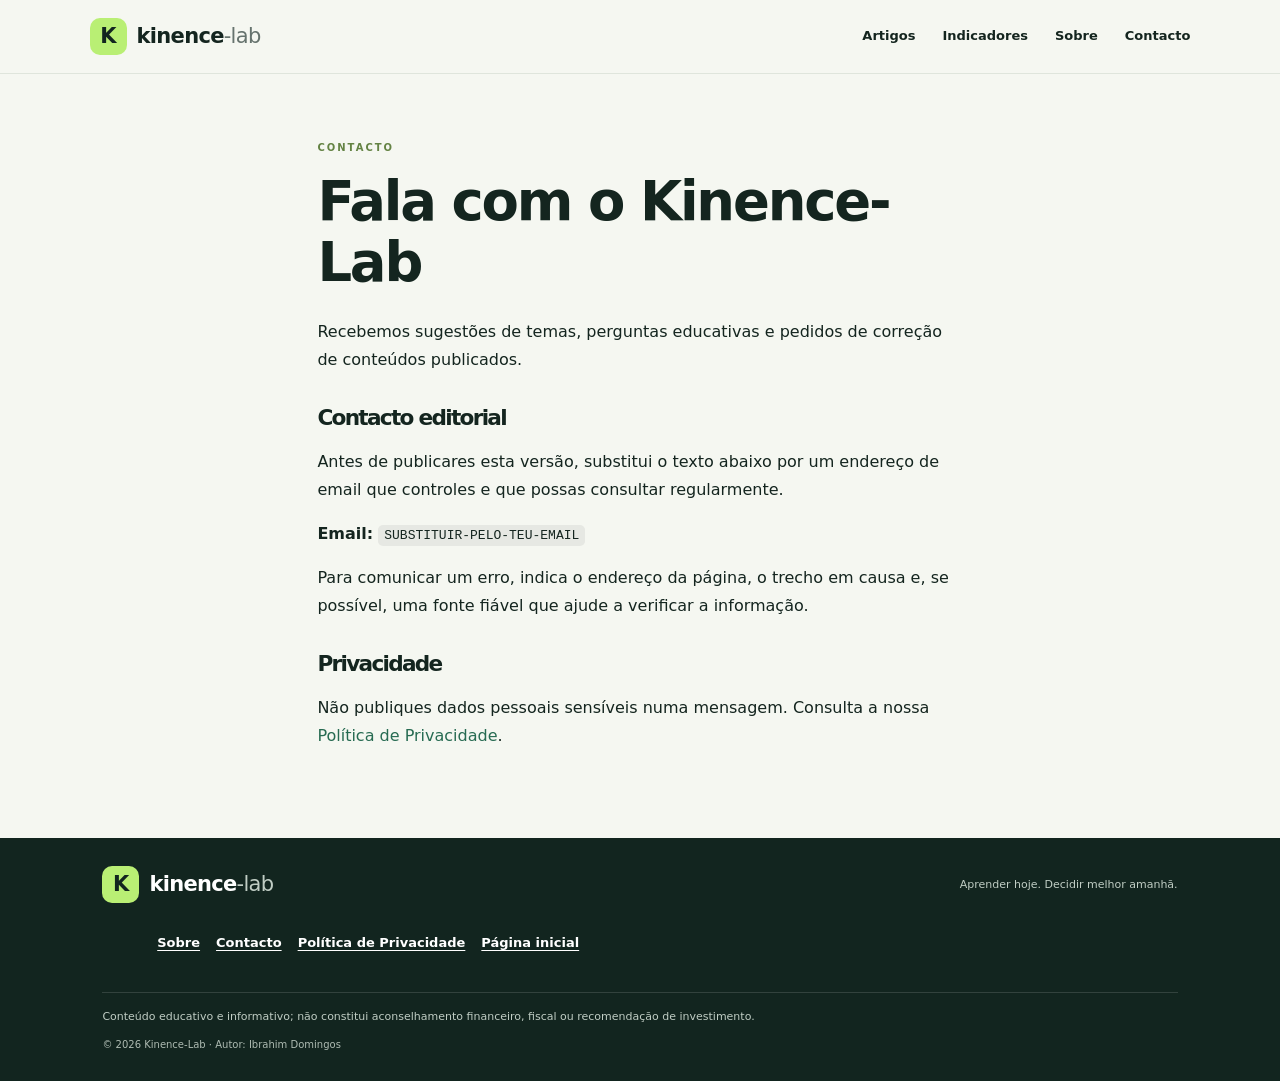
==== contacto.html @ f18a19a9 "Add files via upload Atualização" ====
<!doctype html>
<html lang="pt">
<head>
  <meta charset="utf-8">
  <meta name="viewport" content="width=device-width, initial-scale=1">
  <meta name="theme-color" content="#12251f">
  <meta name="robots" content="index,follow">
  <link rel="stylesheet" href="style.css">
  <link rel="canonical" href="https://elsaportela57-coder.github.io/Kinence-lab/contacto.html">
  <title>Contacto | Kinence-Lab</title>
  <meta name="description" content="Contacta o Kinence-Lab para perguntas, sugestões e correções editoriais.">
</head>
<body>
  <a class="skip-link" href="#conteudo">Saltar para o conteúdo</a>
  <header class="site-header"><a class="brand" href="./" aria-label="Kinence-Lab, início"><span class="brand-mark">K</span><span>kinence<span class="brand-light">-lab</span></span></a><nav aria-label="Navegação principal"><a href="./#artigos">Artigos</a><a href="./#indicadores">Indicadores</a><a href="./sobre.html">Sobre</a><a href="./contacto.html">Contacto</a></nav></header>
  <main id="conteudo" class="section legal-page">
<span class="eyebrow">CONTACTO</span><h1>Fala com o Kinence-Lab</h1><p>Recebemos sugestões de temas, perguntas educativas e pedidos de correção de conteúdos publicados.</p><h2>Contacto editorial</h2><p>Antes de publicares esta versão, substitui o texto abaixo por um endereço de email que controles e que possas consultar regularmente.</p><p><strong>Email:</strong> <code>SUBSTITUIR-PELO-TEU-EMAIL</code></p><p>Para comunicar um erro, indica o endereço da página, o trecho em causa e, se possível, uma fonte fiável que ajude a verificar a informação.</p><h2>Privacidade</h2><p>Não publiques dados pessoais sensíveis numa mensagem. Consulta a nossa <a href="privacidade.html">Política de Privacidade</a>.</p>
  </main>
  <footer><a class="brand footer-brand" href="./"><span class="brand-mark">K</span><span>kinence<span class="brand-light">-lab</span></span></a><p>Aprender hoje. Decidir melhor amanhã.</p><nav class="footer-links" aria-label="Links institucionais"><a href="./sobre.html">Sobre</a><a href="./contacto.html">Contacto</a><a href="./privacidade.html">Política de Privacidade</a><a href="./">Página inicial</a></nav><p class="footer-disclaimer">Conteúdo educativo e informativo; não constitui aconselhamento financeiro, fiscal ou recomendação de investimento.</p><span class="copyright">© <span id="year"></span> Kinence-Lab · Autor: Ibrahim Domingos</span></footer>
  <script>document.getElementById('year').textContent = new Date().getFullYear();</script>
</body>
</html>
---- style.css ----
:root{--ink:#14251f;--muted:#66736e;--paper:#f5f7f1;--green:#b9ef74;--line:#dfe5dc;--white:#fff;--dark:#12251f;--sage:#e8eee3}
*{box-sizing:border-box}html{scroll-behavior:smooth;scroll-padding-top:25px}body{margin:0;background:var(--paper);color:var(--ink);font-family:Inter,ui-sans-serif,system-ui,-apple-system,BlinkMacSystemFont,"Segoe UI",sans-serif;line-height:1.6}a{color:inherit;text-decoration:none}button,input{font:inherit}.skip-link{position:absolute;left:-999px;top:8px;background:white;padding:10px;z-index:20}.skip-link:focus{left:8px}.site-header{min-height:74px;padding:0 7%;display:flex;align-items:center;justify-content:space-between;border-bottom:1px solid var(--line);background:rgba(245,247,241,.96);position:sticky;top:0;z-index:10;backdrop-filter:blur(12px)}.brand{display:flex;align-items:center;gap:10px;font-weight:850;letter-spacing:-.7px;font-size:21px}.brand-mark{display:grid;place-items:center;background:var(--green);width:37px;height:37px;border-radius:10px;font-size:21px;color:var(--dark)}.brand-light{font-weight:450;color:var(--muted)}nav{display:flex;gap:27px;font-size:13px;font-weight:650}nav a:hover,.text-link:hover{color:#5d803a}.menu-toggle{display:none;background:none;border:0;font-size:25px;color:var(--ink);cursor:pointer}.hero{padding:77px 9% 73px;display:grid;grid-template-columns:1.15fr .85fr;gap:8%;align-items:center;min-height:450px}.eyebrow{font-size:10px;letter-spacing:2px;font-weight:850;color:#648344}.hero h1{font-size:clamp(40px,5.4vw,72px);line-height:1.04;letter-spacing:-3.6px;margin:20px 0}.hero h1 span{color:#6b8d4d}.hero-copy>p{max-width:520px;color:var(--muted);font-size:15px;margin-bottom:24px}.hero-actions{display:flex;gap:22px;align-items:center;flex-wrap:wrap}.button{display:inline-flex;justify-content:center;align-items:center;gap:22px;background:var(--green);color:var(--dark);padding:12px 17px;border:1px solid var(--green);border-radius:6px;font-size:12px;font-weight:850;cursor:pointer;transition:transform .15s}.button:hover{transform:translateY(-2px)}.button-outline{background:transparent;border-color:var(--line)}.text-link{font-size:12px;font-weight:800}.author-line{display:flex;align-items:center;gap:10px;margin-top:30px;color:var(--muted);font-size:11px}.author-line strong{color:var(--ink)}.author-avatar{display:grid;place-items:center;width:30px;height:30px;background:#e0e9d7;border-radius:50%;font-size:10px;font-weight:850;color:#3d5d2d}.hero-panel{background:var(--dark);color:white;padding:27px;border-radius:10px;min-height:285px;display:flex;flex-direction:column;justify-content:space-between;box-shadow:0 22px 50px #15251b1a}.panel-top,.panel-bottom{display:flex;justify-content:space-between;gap:10px;font-size:9px;letter-spacing:1.5px;color:#b5c4b8}.live-dot{width:8px;height:8px;background:var(--green);border-radius:50%}.panel-symbol{font-size:45px;color:var(--green);margin-top:20px}.hero-panel h2{font-size:26px;line-height:1.2;letter-spacing:-.8px;margin:4px 0 10px}.hero-panel p{font-size:12px;color:#c0cdc4;margin:0 0 25px}.ticker{display:flex;justify-content:space-around;align-items:center;gap:14px;padding:15px 4%;background:var(--green);font-size:9px;font-weight:900;letter-spacing:1.2px;flex-wrap:wrap}.ticker b{font-size:14px}.section{padding:78px 8%}.indicators-section{background:#edf1e9}.section-heading{display:flex;align-items:end;justify-content:space-between;gap:24px}.section h2,.tools-layout h2,.about-section h2{font-size:clamp(28px,3.7vw,43px);line-height:1.12;letter-spacing:-1.7px;margin:10px 0}.section-intro{max-width:640px;font-size:13px;color:var(--muted);margin:10px 0 0}.data-status{margin:22px 0 12px;color:var(--muted);font-size:11px}.indicator-grid{display:grid;grid-template-columns:repeat(4,minmax(0,1fr));gap:13px}.indicator-card{background:white;border:1px solid #e1e7dc;border-radius:8px;padding:17px;min-width:0}.indicator-label{display:flex;justify-content:space-between;gap:8px;align-items:center;font-size:11px;color:var(--muted);font-weight:700}.indicator-icon{display:grid;place-items:center;background:#eaf3df;color:#4b7132;width:27px;height:27px;border-radius:8px;font-weight:850}.indicator-value{font-size:clamp(24px,3vw,34px);font-weight:850;letter-spacing:-1.3px;margin:15px 0 0;overflow-wrap:anywhere}.compact-value{font-size:clamp(18px,2vw,27px)}.indicator-detail{font-size:10px;color:var(--muted);min-height:31px;margin:3px 0 14px}.source-link{font-size:10px;font-weight:800;color:#54743b}.data-note{font-size:10px;line-height:1.6;color:var(--muted);margin:15px 0 0}.search-wrap{display:flex;align-items:center;gap:8px;border:1px solid var(--line);border-radius:6px;padding:0 12px;min-width:245px}.search-wrap>span{font-size:23px;color:var(--muted)}.search-wrap input{width:100%;min-width:0;border:0;background:transparent;padding:11px 0;outline:none;font-size:12px}.filters{display:flex;gap:8px;margin:26px 0 20px;flex-wrap:wrap}.filter{border:1px solid var(--line);background:transparent;padding:7px 13px;border-radius:30px;color:var(--muted);font-size:11px;cursor:pointer}.filter.active,.filter:hover{background:var(--dark);border-color:var(--dark);color:white}.article-grid{display:grid;grid-template-columns:repeat(3,minmax(0,1fr));gap:17px}.article-card{background:white;border:1px solid #e7ebe4;border-radius:8px;padding:11px 11px 18px;min-width:0}.article-card[hidden]{display:none}.article-art{height:175px;border-radius:5px;padding:16px;display:flex;flex-direction:column;justify-content:space-between;position:relative;overflow:hidden}.article-art>span{font-size:9px;font-weight:850;letter-spacing:1px;opacity:.75}.article-art b{font-size:23px;line-height:1.05;letter-spacing:-.7px}.article-art i{position:absolute;right:14px;bottom:7px;font-size:38px;font-style:normal;opacity:.6}.art-blue{background:#d9e5f5;color:#203b62}.art-green{background:#dceccf;color:#2c4d27}.art-orange{background:#f6dfc8;color:#794b2d}.art-lilac{background:#e5dcf2;color:#4d396e}.art-sand{background:#eee6d2;color:#68562c}.art-pink{background:#f4dfe2;color:#763b49}.article-meta{display:flex;justify-content:space-between;gap:7px;margin:16px 2px 8px;font-size:8px;letter-spacing:.8px;color:#718078;font-weight:850}.article-card h3{font-size:18px;line-height:1.28;letter-spacing:-.4px;margin:8px 2px}.article-card p{font-size:12px;color:var(--muted);margin:9px 2px 17px}.read-link{display:flex;justify-content:space-between;align-items:center;width:100%;background:none;border:0;border-top:1px solid var(--line);padding:12px 2px 0;text-align:left;font-size:11px;font-weight:850;cursor:pointer;color:var(--ink)}.read-link span{font-size:17px}.no-results{color:var(--muted);font-size:13px}.tools-section{background:#e8eee3}.tools-layout{display:grid;grid-template-columns:1fr .8fr;gap:10%;align-items:center}.budget-tool{background:white;border:1px solid #dfe5dc;border-radius:9px;padding:22px;display:flex;flex-direction:column;gap:9px}.budget-tool label{font-size:11px;font-weight:800}.budget-tool input{border:1px solid var(--line);border-radius:5px;padding:11px;font-size:13px;margin-bottom:8px;width:100%}.budget-tool input:focus{outline:2px solid #a7cc82;outline-offset:1px}.budget-tool .button{align-self:flex-start}.budget-result{background:#f1f5ed;padding:12px;border-radius:6px;font-size:12px;color:var(--muted);overflow-wrap:anywhere}.budget-result strong{color:var(--ink)}.about-section{padding:75px 10%;display:grid;grid-template-columns:110px 1fr;gap:35px;align-items:start}.about-monogram{display:grid;place-items:center;background:var(--green);width:100px;height:100px;border-radius:22px;font-size:27px;font-weight:900;letter-spacing:-2px}.about-section p{max-width:720px;color:var(--muted);font-size:13px}.about-section strong{color:var(--ink)}.small-note{font-size:10px!important}footer{padding:28px 8%;background:var(--dark);color:white;display:grid;grid-template-columns:1fr 1fr;gap:12px;align-items:center}.footer-brand .brand-light{color:#c0cdc4}footer>p{font-size:11px;color:#c0cdc4;margin:0;text-align:right}.footer-disclaimer{grid-column:1/-1;text-align:left!important;border-top:1px solid #ffffff22;padding-top:15px;margin-top:8px!important}.copyright{font-size:10px;color:#aebbb2}.article-dialog{border:0;border-radius:12px;padding:30px;max-width:670px;width:calc(100% - 26px);max-height:86vh;overflow:auto;color:var(--ink);line-height:1.75;box-shadow:0 20px 80px #0003}.article-dialog::backdrop{background:#08150fbd}.dialog-close{float:right;border:0;background:#edf1e9;border-radius:50%;width:34px;height:34px;font-size:24px;cursor:pointer}.article-dialog h2{font-size:30px;line-height:1.15;letter-spacing:-1px;margin:14px 38px 18px 0}.article-dialog h3{font-size:18px;margin:22px 0 5px}.article-dialog p,.article-dialog li{color:#52615a;font-size:14px}.dialog-byline{border-top:1px solid var(--line);padding-top:15px;margin-top:25px;font-size:11px;color:var(--muted)}.dialog-byline strong{color:var(--ink)}.sr-only{position:absolute;width:1px;height:1px;padding:0;margin:-1px;overflow:hidden;clip:rect(0,0,0,0);white-space:nowrap;border:0}
@media(max-width:900px){.hero{padding-left:7%;padding-right:7%;gap:5%}.section{padding-left:6%;padding-right:6%}.indicator-grid{grid-template-columns:repeat(2,minmax(0,1fr))}.article-grid{grid-template-columns:repeat(2,minmax(0,1fr))}.article-art{height:190px}}
@media(max-width:650px){.site-header{min-height:65px;padding:0 5%}.brand{font-size:19px}.menu-toggle{display:block}nav{display:none;position:absolute;top:64px;left:0;right:0;padding:18px 6%;background:var(--paper);border-bottom:1px solid var(--line);flex-direction:column;gap:17px;box-shadow:0 12px 20px #14251f0d}nav.open{display:flex}.hero{padding:52px 6%;grid-template-columns:1fr;gap:32px}.hero h1{font-size:clamp(39px,11vw,58px);letter-spacing:-2.6px}.hero-panel{min-height:250px}.ticker{gap:9px;font-size:8px;letter-spacing:.7px}.ticker b{font-size:11px}.section{padding:55px 5%}.section-heading{align-items:stretch;flex-direction:column}.section-heading>.button{align-self:flex-start}.search-wrap{min-width:0;width:100%}.indicator-grid{grid-template-columns:repeat(2,minmax(0,1fr));gap:9px}.indicator-card{padding:13px}.indicator-value{font-size:27px}.compact-value{font-size:19px}.article-grid{grid-template-columns:1fr}.article-art{height:180px}.article-card{padding:10px 10px 17px}.tools-layout{grid-template-columns:1fr;gap:25px}.about-section{padding:55px 7%;grid-template-columns:1fr;gap:20px}.about-monogram{width:70px;height:70px;border-radius:16px;font-size:22px}footer{padding:27px 6%;grid-template-columns:1fr}footer>p{text-align:left}.footer-disclaimer{grid-column:auto}.copyright{margin-top:3px}.article-dialog{padding:22px}.article-dialog h2{font-size:25px}}
@media(max-width:360px){.indicator-grid{grid-template-columns:1fr}.hero-actions{align-items:flex-start;flex-direction:column}.panel-bottom{font-size:8px}}

/* Páginas institucionais e artigos indexáveis */
.footer-links{display:flex;flex-wrap:wrap;gap:16px;justify-content:center;margin:18px 0}.footer-links a{color:inherit;text-decoration:underline;text-underline-offset:3px}.legal-page{max-width:850px;margin:0 auto;padding-top:58px;padding-bottom:72px;line-height:1.75}.legal-page h1{font-size:clamp(2rem,6vw,3.4rem);line-height:1.12;letter-spacing:-.04em;margin:12px 0 24px}.legal-page h2{margin-top:30px;font-size:1.35rem;line-height:1.3}.legal-page p,.legal-page li{max-width:75ch}.legal-page a{color:var(--accent,#276b52);text-underline-offset:3px}.legal-page code{overflow-wrap:anywhere;background:rgba(120,120,120,.12);padding:3px 6px;border-radius:5px}.full-article .article-lead{font-size:1.15rem;line-height:1.7}.article-byline{font-size:.9rem;opacity:.75;border-bottom:1px solid rgba(120,120,120,.25);padding-bottom:18px}.article-note{border-left:3px solid #47745d;padding:12px 16px;background:rgba(100,140,110,.08);margin-top:30px}

/* Páginas institucionais e artigos indexáveis */
.footer-links{display:flex;flex-wrap:wrap;gap:16px;justify-content:center;margin:18px 0}.footer-links a{color:inherit;text-decoration:underline;text-underline-offset:3px}.legal-page{max-width:850px;margin:0 auto;padding-top:58px;padding-bottom:72px;line-height:1.75}.legal-page h1{font-size:clamp(2rem,6vw,3.4rem);line-height:1.12;letter-spacing:-.04em;margin:12px 0 24px}.legal-page h2{margin-top:30px;font-size:1.35rem;line-height:1.3}.legal-page p,.legal-page li{max-width:75ch}.legal-page a{color:var(--accent,#276b52);text-underline-offset:3px}.legal-page code{overflow-wrap:anywhere;background:rgba(120,120,120,.12);padding:3px 6px;border-radius:5px}.full-article .article-lead{font-size:1.15rem;line-height:1.7}.article-byline{font-size:.9rem;opacity:.75;border-bottom:1px solid rgba(120,120,120,.25);padding-bottom:18px}.article-note{border-left:3px solid #47745d;padding:12px 16px;background:rgba(100,140,110,.08);margin-top:30px}
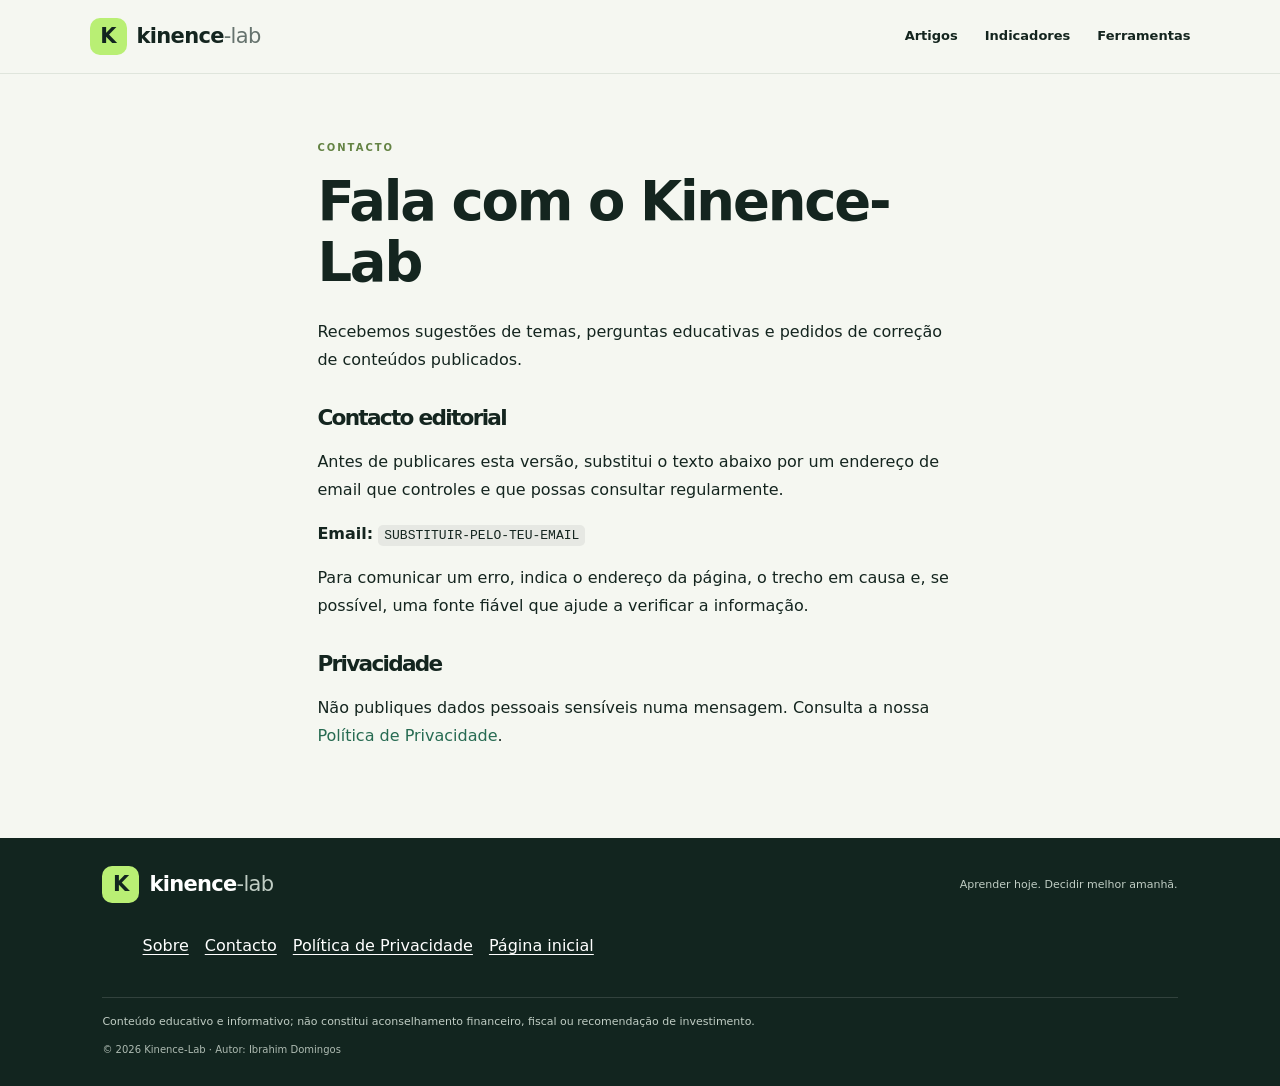
==== commit 61033490: "Add files via upload" ====
--- a/contacto.html
+++ b/contacto.html
@@ -12,7 +12,7 @@
 </head>
 <body>
   <a class="skip-link" href="#conteudo">Saltar para o conteúdo</a>
-  <header class="site-header"><a class="brand" href="./" aria-label="Kinence-Lab, início"><span class="brand-mark">K</span><span>kinence<span class="brand-light">-lab</span></span></a><nav aria-label="Navegação principal"><a href="./#artigos">Artigos</a><a href="./#indicadores">Indicadores</a><a href="./sobre.html">Sobre</a><a href="./contacto.html">Contacto</a></nav></header>
+  <header class="site-header"><a class="brand" href="./" aria-label="Kinence-Lab, início"><span class="brand-mark">K</span><span>kinence<span class="brand-light">-lab</span></span></a><nav aria-label="Navegação principal"><a href="./#artigos">Artigos</a><a href="./#indicadores">Indicadores</a><a href="./#ferramentas">Ferramentas</a></nav></header>
   <main id="conteudo" class="section legal-page">
 <span class="eyebrow">CONTACTO</span><h1>Fala com o Kinence-Lab</h1><p>Recebemos sugestões de temas, perguntas educativas e pedidos de correção de conteúdos publicados.</p><h2>Contacto editorial</h2><p>Antes de publicares esta versão, substitui o texto abaixo por um endereço de email que controles e que possas consultar regularmente.</p><p><strong>Email:</strong> <code>SUBSTITUIR-PELO-TEU-EMAIL</code></p><p>Para comunicar um erro, indica o endereço da página, o trecho em causa e, se possível, uma fonte fiável que ajude a verificar a informação.</p><h2>Privacidade</h2><p>Não publiques dados pessoais sensíveis numa mensagem. Consulta a nossa <a href="privacidade.html">Política de Privacidade</a>.</p>
   </main>
--- a/style.css
+++ b/style.css
@@ -1,7 +1,7 @@
 :root{--ink:#14251f;--muted:#66736e;--paper:#f5f7f1;--green:#b9ef74;--line:#dfe5dc;--white:#fff;--dark:#12251f;--sage:#e8eee3}
-*{box-sizing:border-box}html{scroll-behavior:smooth;scroll-padding-top:25px}body{margin:0;background:var(--paper);color:var(--ink);font-family:Inter,ui-sans-serif,system-ui,-apple-system,BlinkMacSystemFont,"Segoe UI",sans-serif;line-height:1.6}a{color:inherit;text-decoration:none}button,input{font:inherit}.skip-link{position:absolute;left:-999px;top:8px;background:white;padding:10px;z-index:20}.skip-link:focus{left:8px}.site-header{min-height:74px;padding:0 7%;display:flex;align-items:center;justify-content:space-between;border-bottom:1px solid var(--line);background:rgba(245,247,241,.96);position:sticky;top:0;z-index:10;backdrop-filter:blur(12px)}.brand{display:flex;align-items:center;gap:10px;font-weight:850;letter-spacing:-.7px;font-size:21px}.brand-mark{display:grid;place-items:center;background:var(--green);width:37px;height:37px;border-radius:10px;font-size:21px;color:var(--dark)}.brand-light{font-weight:450;color:var(--muted)}nav{display:flex;gap:27px;font-size:13px;font-weight:650}nav a:hover,.text-link:hover{color:#5d803a}.menu-toggle{display:none;background:none;border:0;font-size:25px;color:var(--ink);cursor:pointer}.hero{padding:77px 9% 73px;display:grid;grid-template-columns:1.15fr .85fr;gap:8%;align-items:center;min-height:450px}.eyebrow{font-size:10px;letter-spacing:2px;font-weight:850;color:#648344}.hero h1{font-size:clamp(40px,5.4vw,72px);line-height:1.04;letter-spacing:-3.6px;margin:20px 0}.hero h1 span{color:#6b8d4d}.hero-copy>p{max-width:520px;color:var(--muted);font-size:15px;margin-bottom:24px}.hero-actions{display:flex;gap:22px;align-items:center;flex-wrap:wrap}.button{display:inline-flex;justify-content:center;align-items:center;gap:22px;background:var(--green);color:var(--dark);padding:12px 17px;border:1px solid var(--green);border-radius:6px;font-size:12px;font-weight:850;cursor:pointer;transition:transform .15s}.button:hover{transform:translateY(-2px)}.button-outline{background:transparent;border-color:var(--line)}.text-link{font-size:12px;font-weight:800}.author-line{display:flex;align-items:center;gap:10px;margin-top:30px;color:var(--muted);font-size:11px}.author-line strong{color:var(--ink)}.author-avatar{display:grid;place-items:center;width:30px;height:30px;background:#e0e9d7;border-radius:50%;font-size:10px;font-weight:850;color:#3d5d2d}.hero-panel{background:var(--dark);color:white;padding:27px;border-radius:10px;min-height:285px;display:flex;flex-direction:column;justify-content:space-between;box-shadow:0 22px 50px #15251b1a}.panel-top,.panel-bottom{display:flex;justify-content:space-between;gap:10px;font-size:9px;letter-spacing:1.5px;color:#b5c4b8}.live-dot{width:8px;height:8px;background:var(--green);border-radius:50%}.panel-symbol{font-size:45px;color:var(--green);margin-top:20px}.hero-panel h2{font-size:26px;line-height:1.2;letter-spacing:-.8px;margin:4px 0 10px}.hero-panel p{font-size:12px;color:#c0cdc4;margin:0 0 25px}.ticker{display:flex;justify-content:space-around;align-items:center;gap:14px;padding:15px 4%;background:var(--green);font-size:9px;font-weight:900;letter-spacing:1.2px;flex-wrap:wrap}.ticker b{font-size:14px}.section{padding:78px 8%}.indicators-section{background:#edf1e9}.section-heading{display:flex;align-items:end;justify-content:space-between;gap:24px}.section h2,.tools-layout h2,.about-section h2{font-size:clamp(28px,3.7vw,43px);line-height:1.12;letter-spacing:-1.7px;margin:10px 0}.section-intro{max-width:640px;font-size:13px;color:var(--muted);margin:10px 0 0}.data-status{margin:22px 0 12px;color:var(--muted);font-size:11px}.indicator-grid{display:grid;grid-template-columns:repeat(4,minmax(0,1fr));gap:13px}.indicator-card{background:white;border:1px solid #e1e7dc;border-radius:8px;padding:17px;min-width:0}.indicator-label{display:flex;justify-content:space-between;gap:8px;align-items:center;font-size:11px;color:var(--muted);font-weight:700}.indicator-icon{display:grid;place-items:center;background:#eaf3df;color:#4b7132;width:27px;height:27px;border-radius:8px;font-weight:850}.indicator-value{font-size:clamp(24px,3vw,34px);font-weight:850;letter-spacing:-1.3px;margin:15px 0 0;overflow-wrap:anywhere}.compact-value{font-size:clamp(18px,2vw,27px)}.indicator-detail{font-size:10px;color:var(--muted);min-height:31px;margin:3px 0 14px}.source-link{font-size:10px;font-weight:800;color:#54743b}.data-note{font-size:10px;line-height:1.6;color:var(--muted);margin:15px 0 0}.search-wrap{display:flex;align-items:center;gap:8px;border:1px solid var(--line);border-radius:6px;padding:0 12px;min-width:245px}.search-wrap>span{font-size:23px;color:var(--muted)}.search-wrap input{width:100%;min-width:0;border:0;background:transparent;padding:11px 0;outline:none;font-size:12px}.filters{display:flex;gap:8px;margin:26px 0 20px;flex-wrap:wrap}.filter{border:1px solid var(--line);background:transparent;padding:7px 13px;border-radius:30px;color:var(--muted);font-size:11px;cursor:pointer}.filter.active,.filter:hover{background:var(--dark);border-color:var(--dark);color:white}.article-grid{display:grid;grid-template-columns:repeat(3,minmax(0,1fr));gap:17px}.article-card{background:white;border:1px solid #e7ebe4;border-radius:8px;padding:11px 11px 18px;min-width:0}.article-card[hidden]{display:none}.article-art{height:175px;border-radius:5px;padding:16px;display:flex;flex-direction:column;justify-content:space-between;position:relative;overflow:hidden}.article-art>span{font-size:9px;font-weight:850;letter-spacing:1px;opacity:.75}.article-art b{font-size:23px;line-height:1.05;letter-spacing:-.7px}.article-art i{position:absolute;right:14px;bottom:7px;font-size:38px;font-style:normal;opacity:.6}.art-blue{background:#d9e5f5;color:#203b62}.art-green{background:#dceccf;color:#2c4d27}.art-orange{background:#f6dfc8;color:#794b2d}.art-lilac{background:#e5dcf2;color:#4d396e}.art-sand{background:#eee6d2;color:#68562c}.art-pink{background:#f4dfe2;color:#763b49}.article-meta{display:flex;justify-content:space-between;gap:7px;margin:16px 2px 8px;font-size:8px;letter-spacing:.8px;color:#718078;font-weight:850}.article-card h3{font-size:18px;line-height:1.28;letter-spacing:-.4px;margin:8px 2px}.article-card p{font-size:12px;color:var(--muted);margin:9px 2px 17px}.read-link{display:flex;justify-content:space-between;align-items:center;width:100%;background:none;border:0;border-top:1px solid var(--line);padding:12px 2px 0;text-align:left;font-size:11px;font-weight:850;cursor:pointer;color:var(--ink)}.read-link span{font-size:17px}.no-results{color:var(--muted);font-size:13px}.tools-section{background:#e8eee3}.tools-layout{display:grid;grid-template-columns:1fr .8fr;gap:10%;align-items:center}.budget-tool{background:white;border:1px solid #dfe5dc;border-radius:9px;padding:22px;display:flex;flex-direction:column;gap:9px}.budget-tool label{font-size:11px;font-weight:800}.budget-tool input{border:1px solid var(--line);border-radius:5px;padding:11px;font-size:13px;margin-bottom:8px;width:100%}.budget-tool input:focus{outline:2px solid #a7cc82;outline-offset:1px}.budget-tool .button{align-self:flex-start}.budget-result{background:#f1f5ed;padding:12px;border-radius:6px;font-size:12px;color:var(--muted);overflow-wrap:anywhere}.budget-result strong{color:var(--ink)}.about-section{padding:75px 10%;display:grid;grid-template-columns:110px 1fr;gap:35px;align-items:start}.about-monogram{display:grid;place-items:center;background:var(--green);width:100px;height:100px;border-radius:22px;font-size:27px;font-weight:900;letter-spacing:-2px}.about-section p{max-width:720px;color:var(--muted);font-size:13px}.about-section strong{color:var(--ink)}.small-note{font-size:10px!important}footer{padding:28px 8%;background:var(--dark);color:white;display:grid;grid-template-columns:1fr 1fr;gap:12px;align-items:center}.footer-brand .brand-light{color:#c0cdc4}footer>p{font-size:11px;color:#c0cdc4;margin:0;text-align:right}.footer-disclaimer{grid-column:1/-1;text-align:left!important;border-top:1px solid #ffffff22;padding-top:15px;margin-top:8px!important}.copyright{font-size:10px;color:#aebbb2}.article-dialog{border:0;border-radius:12px;padding:30px;max-width:670px;width:calc(100% - 26px);max-height:86vh;overflow:auto;color:var(--ink);line-height:1.75;box-shadow:0 20px 80px #0003}.article-dialog::backdrop{background:#08150fbd}.dialog-close{float:right;border:0;background:#edf1e9;border-radius:50%;width:34px;height:34px;font-size:24px;cursor:pointer}.article-dialog h2{font-size:30px;line-height:1.15;letter-spacing:-1px;margin:14px 38px 18px 0}.article-dialog h3{font-size:18px;margin:22px 0 5px}.article-dialog p,.article-dialog li{color:#52615a;font-size:14px}.dialog-byline{border-top:1px solid var(--line);padding-top:15px;margin-top:25px;font-size:11px;color:var(--muted)}.dialog-byline strong{color:var(--ink)}.sr-only{position:absolute;width:1px;height:1px;padding:0;margin:-1px;overflow:hidden;clip:rect(0,0,0,0);white-space:nowrap;border:0}
+*{box-sizing:border-box}html{scroll-behavior:smooth;scroll-padding-top:25px}body{margin:0;background:var(--paper);color:var(--ink);font-family:Inter,ui-sans-serif,system-ui,-apple-system,BlinkMacSystemFont,"Segoe UI",sans-serif;line-height:1.6}a{color:inherit;text-decoration:none}button,input{font:inherit}.skip-link{position:absolute;left:-999px;top:8px;background:white;padding:10px;z-index:20}.skip-link:focus{left:8px}.site-header{min-height:74px;padding:0 7%;display:flex;align-items:center;justify-content:space-between;border-bottom:1px solid var(--line);background:rgba(245,247,241,.96);position:sticky;top:0;z-index:10;backdrop-filter:blur(12px)}.brand{display:flex;align-items:center;gap:10px;font-weight:850;letter-spacing:-.7px;font-size:21px}.brand-mark{display:grid;place-items:center;background:var(--green);width:37px;height:37px;border-radius:10px;font-size:21px;color:var(--dark)}.brand-light{font-weight:450;color:var(--muted)}.site-header nav{display:flex;gap:27px;font-size:13px;font-weight:650}.site-header nav a:hover,.text-link:hover{color:#5d803a}.menu-toggle{display:none;background:none;border:0;font-size:25px;color:var(--ink);cursor:pointer}.hero{padding:77px 9% 73px;display:grid;grid-template-columns:1.15fr .85fr;gap:8%;align-items:center;min-height:450px}.eyebrow{font-size:10px;letter-spacing:2px;font-weight:850;color:#648344}.hero h1{font-size:clamp(40px,5.4vw,72px);line-height:1.04;letter-spacing:-3.6px;margin:20px 0}.hero h1 span{color:#6b8d4d}.hero-copy>p{max-width:520px;color:var(--muted);font-size:15px;margin-bottom:24px}.hero-actions{display:flex;gap:22px;align-items:center;flex-wrap:wrap}.button{display:inline-flex;justify-content:center;align-items:center;gap:22px;background:var(--green);color:var(--dark);padding:12px 17px;border:1px solid var(--green);border-radius:6px;font-size:12px;font-weight:850;cursor:pointer;transition:transform .15s}.button:hover{transform:translateY(-2px)}.button-outline{background:transparent;border-color:var(--line)}.text-link{font-size:12px;font-weight:800}.author-line{display:flex;align-items:center;gap:10px;margin-top:30px;color:var(--muted);font-size:11px}.author-line strong{color:var(--ink)}.author-avatar{display:grid;place-items:center;width:30px;height:30px;background:#e0e9d7;border-radius:50%;font-size:10px;font-weight:850;color:#3d5d2d}.hero-panel{background:var(--dark);color:white;padding:27px;border-radius:10px;min-height:285px;display:flex;flex-direction:column;justify-content:space-between;box-shadow:0 22px 50px #15251b1a}.panel-top,.panel-bottom{display:flex;justify-content:space-between;gap:10px;font-size:9px;letter-spacing:1.5px;color:#b5c4b8}.live-dot{width:8px;height:8px;background:var(--green);border-radius:50%}.panel-symbol{font-size:45px;color:var(--green);margin-top:20px}.hero-panel h2{font-size:26px;line-height:1.2;letter-spacing:-.8px;margin:4px 0 10px}.hero-panel p{font-size:12px;color:#c0cdc4;margin:0 0 25px}.ticker{display:flex;justify-content:space-around;align-items:center;gap:14px;padding:15px 4%;background:var(--green);font-size:9px;font-weight:900;letter-spacing:1.2px;flex-wrap:wrap}.ticker b{font-size:14px}.section{padding:78px 8%}.indicators-section{background:#edf1e9}.section-heading{display:flex;align-items:end;justify-content:space-between;gap:24px}.section h2,.tools-layout h2,.about-section h2{font-size:clamp(28px,3.7vw,43px);line-height:1.12;letter-spacing:-1.7px;margin:10px 0}.section-intro{max-width:640px;font-size:13px;color:var(--muted);margin:10px 0 0}.data-status{margin:22px 0 12px;color:var(--muted);font-size:11px}.indicator-grid{display:grid;grid-template-columns:repeat(4,minmax(0,1fr));gap:13px}.indicator-card{background:white;border:1px solid #e1e7dc;border-radius:8px;padding:17px;min-width:0}.indicator-label{display:flex;justify-content:space-between;gap:8px;align-items:center;font-size:11px;color:var(--muted);font-weight:700}.indicator-icon{display:grid;place-items:center;background:#eaf3df;color:#4b7132;width:27px;height:27px;border-radius:8px;font-weight:850}.indicator-value{font-size:clamp(24px,3vw,34px);font-weight:850;letter-spacing:-1.3px;margin:15px 0 0;overflow-wrap:anywhere}.compact-value{font-size:clamp(18px,2vw,27px)}.indicator-detail{font-size:10px;color:var(--muted);min-height:31px;margin:3px 0 14px}.source-link{font-size:10px;font-weight:800;color:#54743b}.data-note{font-size:10px;line-height:1.6;color:var(--muted);margin:15px 0 0}.search-wrap{display:flex;align-items:center;gap:8px;border:1px solid var(--line);border-radius:6px;padding:0 12px;min-width:245px}.search-wrap>span{font-size:23px;color:var(--muted)}.search-wrap input{width:100%;min-width:0;border:0;background:transparent;padding:11px 0;outline:none;font-size:12px}.filters{display:flex;gap:8px;margin:26px 0 20px;flex-wrap:wrap}.filter{border:1px solid var(--line);background:transparent;padding:7px 13px;border-radius:30px;color:var(--muted);font-size:11px;cursor:pointer}.filter.active,.filter:hover{background:var(--dark);border-color:var(--dark);color:white}.article-grid{display:grid;grid-template-columns:repeat(3,minmax(0,1fr));gap:17px}.article-card{background:white;border:1px solid #e7ebe4;border-radius:8px;padding:11px 11px 18px;min-width:0}.article-card[hidden]{display:none}.article-art{height:175px;border-radius:5px;padding:16px;display:flex;flex-direction:column;justify-content:space-between;position:relative;overflow:hidden}.article-art>span{font-size:9px;font-weight:850;letter-spacing:1px;opacity:.75}.article-art b{font-size:23px;line-height:1.05;letter-spacing:-.7px}.article-art i{position:absolute;right:14px;bottom:7px;font-size:38px;font-style:normal;opacity:.6}.art-blue{background:#d9e5f5;color:#203b62}.art-green{background:#dceccf;color:#2c4d27}.art-orange{background:#f6dfc8;color:#794b2d}.art-lilac{background:#e5dcf2;color:#4d396e}.art-sand{background:#eee6d2;color:#68562c}.art-pink{background:#f4dfe2;color:#763b49}.article-meta{display:flex;justify-content:space-between;gap:7px;margin:16px 2px 8px;font-size:8px;letter-spacing:.8px;color:#718078;font-weight:850}.article-card h3{font-size:18px;line-height:1.28;letter-spacing:-.4px;margin:8px 2px}.article-card p{font-size:12px;color:var(--muted);margin:9px 2px 17px}.read-link{display:flex;justify-content:space-between;align-items:center;width:100%;background:none;border:0;border-top:1px solid var(--line);padding:12px 2px 0;text-align:left;font-size:11px;font-weight:850;cursor:pointer;color:var(--ink)}.read-link span{font-size:17px}.no-results{color:var(--muted);font-size:13px}.tools-section{background:#e8eee3}.tools-layout{display:grid;grid-template-columns:1fr .8fr;gap:10%;align-items:center}.budget-tool{background:white;border:1px solid #dfe5dc;border-radius:9px;padding:22px;display:flex;flex-direction:column;gap:9px}.budget-tool label{font-size:11px;font-weight:800}.budget-tool input{border:1px solid var(--line);border-radius:5px;padding:11px;font-size:13px;margin-bottom:8px;width:100%}.budget-tool input:focus{outline:2px solid #a7cc82;outline-offset:1px}.budget-tool .button{align-self:flex-start}.budget-result{background:#f1f5ed;padding:12px;border-radius:6px;font-size:12px;color:var(--muted);overflow-wrap:anywhere}.budget-result strong{color:var(--ink)}.about-section{padding:75px 10%;display:grid;grid-template-columns:110px 1fr;gap:35px;align-items:start}.about-monogram{display:grid;place-items:center;background:var(--green);width:100px;height:100px;border-radius:22px;font-size:27px;font-weight:900;letter-spacing:-2px}.about-section p{max-width:720px;color:var(--muted);font-size:13px}.about-section strong{color:var(--ink)}.small-note{font-size:10px!important}footer{padding:28px 8%;background:var(--dark);color:white;display:grid;grid-template-columns:1fr 1fr;gap:12px;align-items:center}.footer-brand .brand-light{color:#c0cdc4}footer>p{font-size:11px;color:#c0cdc4;margin:0;text-align:right}.footer-disclaimer{grid-column:1/-1;text-align:left!important;border-top:1px solid #ffffff22;padding-top:15px;margin-top:8px!important}.copyright{font-size:10px;color:#aebbb2}.article-dialog{border:0;border-radius:12px;padding:30px;max-width:670px;width:calc(100% - 26px);max-height:86vh;overflow:auto;color:var(--ink);line-height:1.75;box-shadow:0 20px 80px #0003}.article-dialog::backdrop{background:#08150fbd}.dialog-close{float:right;border:0;background:#edf1e9;border-radius:50%;width:34px;height:34px;font-size:24px;cursor:pointer}.article-dialog h2{font-size:30px;line-height:1.15;letter-spacing:-1px;margin:14px 38px 18px 0}.article-dialog h3{font-size:18px;margin:22px 0 5px}.article-dialog p,.article-dialog li{color:#52615a;font-size:14px}.dialog-byline{border-top:1px solid var(--line);padding-top:15px;margin-top:25px;font-size:11px;color:var(--muted)}.dialog-byline strong{color:var(--ink)}.sr-only{position:absolute;width:1px;height:1px;padding:0;margin:-1px;overflow:hidden;clip:rect(0,0,0,0);white-space:nowrap;border:0}
 @media(max-width:900px){.hero{padding-left:7%;padding-right:7%;gap:5%}.section{padding-left:6%;padding-right:6%}.indicator-grid{grid-template-columns:repeat(2,minmax(0,1fr))}.article-grid{grid-template-columns:repeat(2,minmax(0,1fr))}.article-art{height:190px}}
-@media(max-width:650px){.site-header{min-height:65px;padding:0 5%}.brand{font-size:19px}.menu-toggle{display:block}nav{display:none;position:absolute;top:64px;left:0;right:0;padding:18px 6%;background:var(--paper);border-bottom:1px solid var(--line);flex-direction:column;gap:17px;box-shadow:0 12px 20px #14251f0d}nav.open{display:flex}.hero{padding:52px 6%;grid-template-columns:1fr;gap:32px}.hero h1{font-size:clamp(39px,11vw,58px);letter-spacing:-2.6px}.hero-panel{min-height:250px}.ticker{gap:9px;font-size:8px;letter-spacing:.7px}.ticker b{font-size:11px}.section{padding:55px 5%}.section-heading{align-items:stretch;flex-direction:column}.section-heading>.button{align-self:flex-start}.search-wrap{min-width:0;width:100%}.indicator-grid{grid-template-columns:repeat(2,minmax(0,1fr));gap:9px}.indicator-card{padding:13px}.indicator-value{font-size:27px}.compact-value{font-size:19px}.article-grid{grid-template-columns:1fr}.article-art{height:180px}.article-card{padding:10px 10px 17px}.tools-layout{grid-template-columns:1fr;gap:25px}.about-section{padding:55px 7%;grid-template-columns:1fr;gap:20px}.about-monogram{width:70px;height:70px;border-radius:16px;font-size:22px}footer{padding:27px 6%;grid-template-columns:1fr}footer>p{text-align:left}.footer-disclaimer{grid-column:auto}.copyright{margin-top:3px}.article-dialog{padding:22px}.article-dialog h2{font-size:25px}}
+@media(max-width:650px){.site-header{min-height:65px;padding:0 5%}.brand{font-size:19px}.menu-toggle{display:block}.site-header nav{display:none;position:absolute;top:64px;left:0;right:0;padding:18px 6%;background:var(--paper);border-bottom:1px solid var(--line);flex-direction:column;gap:17px;box-shadow:0 12px 20px #14251f0d}.site-header nav.open{display:flex}.hero{padding:52px 6%;grid-template-columns:1fr;gap:32px}.hero h1{font-size:clamp(39px,11vw,58px);letter-spacing:-2.6px}.hero-panel{min-height:250px}.ticker{gap:9px;font-size:8px;letter-spacing:.7px}.ticker b{font-size:11px}.section{padding:55px 5%}.section-heading{align-items:stretch;flex-direction:column}.section-heading>.button{align-self:flex-start}.search-wrap{min-width:0;width:100%}.indicator-grid{grid-template-columns:repeat(2,minmax(0,1fr));gap:9px}.indicator-card{padding:13px}.indicator-value{font-size:27px}.compact-value{font-size:19px}.article-grid{grid-template-columns:1fr}.article-art{height:180px}.article-card{padding:10px 10px 17px}.tools-layout{grid-template-columns:1fr;gap:25px}.about-section{padding:55px 7%;grid-template-columns:1fr;gap:20px}.about-monogram{width:70px;height:70px;border-radius:16px;font-size:22px}footer{padding:27px 6%;grid-template-columns:1fr}footer>p{text-align:left}.footer-disclaimer{grid-column:auto}.copyright{margin-top:3px}.article-dialog{padding:22px}.article-dialog h2{font-size:25px}}
 @media(max-width:360px){.indicator-grid{grid-template-columns:1fr}.hero-actions{align-items:flex-start;flex-direction:column}.panel-bottom{font-size:8px}}
 
 /* Páginas institucionais e artigos indexáveis */
